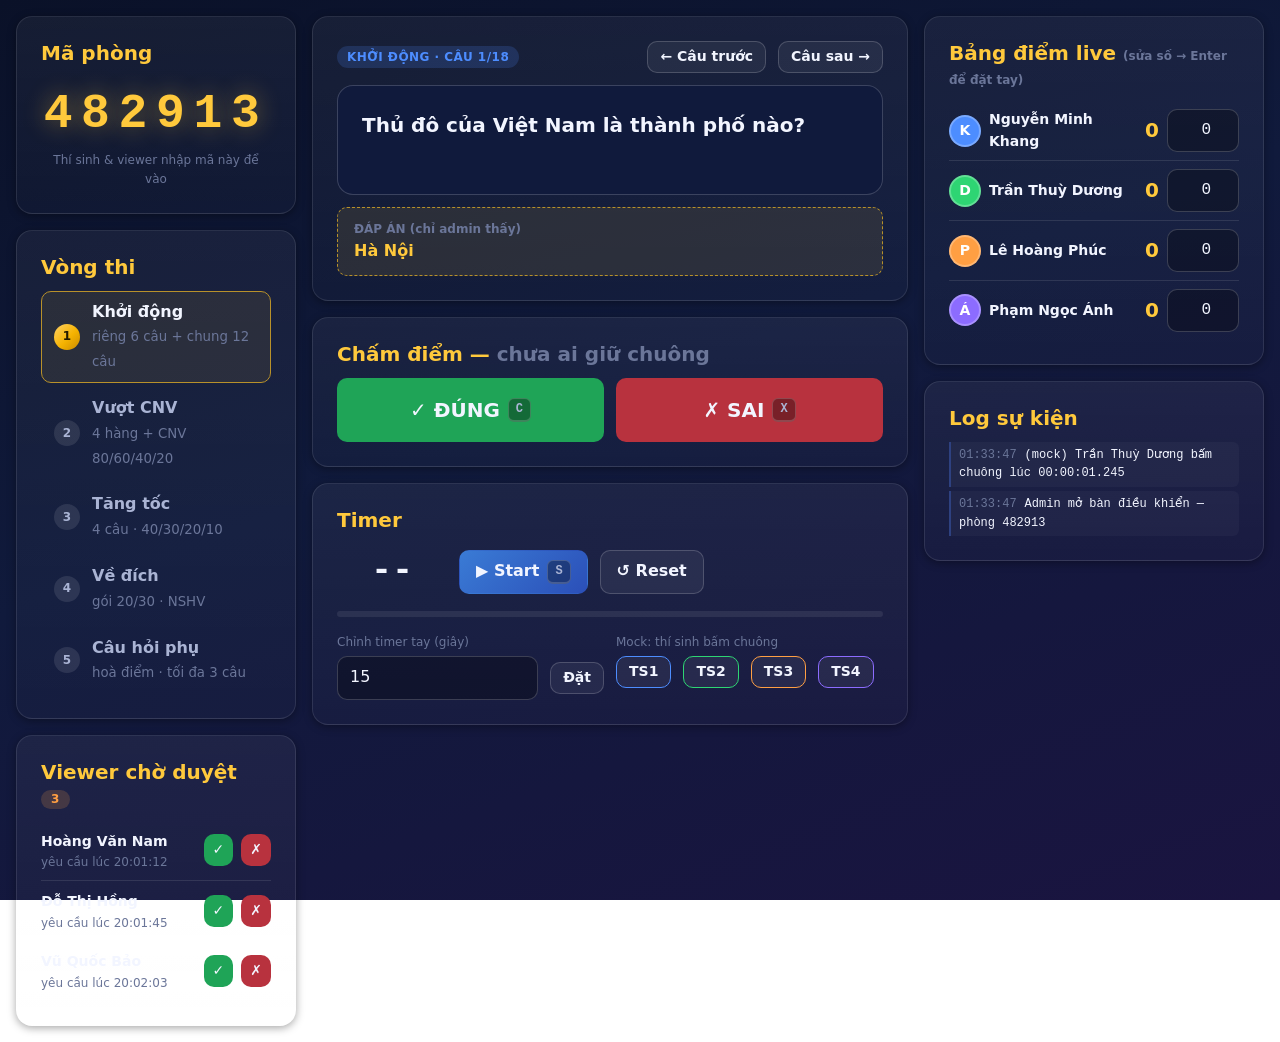
==== public/admin.html @ 94201615 "feat(demo): add static mock demo with full round animations ## Summary: Interactive HTML demo implem" ====
<!DOCTYPE html>
<html lang="vi">
<head>
<meta charset="UTF-8">
<meta name="viewport" content="width=device-width, initial-scale=1">
<title>Admin — Olympia Demo</title>
<link rel="icon" href="data:image/svg+xml,<svg xmlns='http://www.w3.org/2000/svg' viewBox='0 0 100 100'><circle cx='50' cy='50' r='45' fill='%23f5b301'/><text x='50' y='68' font-size='55' font-weight='bold' text-anchor='middle' fill='%230a1128'>O</text></svg>">
<link rel="stylesheet" href="assets/tokens.css">
<link rel="stylesheet" href="assets/base.css">
<style>
  .layout {
    display: grid; grid-template-columns: 280px 1fr 340px; gap: var(--sp-4);
    padding: var(--sp-4); max-width: 1600px; margin: 0 auto; align-items: start;
  }
  @media (max-width: 1100px) { .layout { grid-template-columns: 1fr 1fr; } .col-right { grid-column: 1 / -1; } }
  @media (max-width: 760px)  { .layout { grid-template-columns: 1fr; } }
  .col { display: grid; gap: var(--sp-4); align-content: start; }

  /* ---------- Cột trái ---------- */
  .room-code {
    text-align: center; font-family: var(--font-mono);
    font-size: var(--fs-3xl); font-weight: 900; letter-spacing: .18em;
    color: var(--gold); text-shadow: 0 0 24px var(--gold-glow);
  }
  .stepper { display: grid; gap: var(--sp-1); }
  .step {
    display: flex; align-items: center; gap: var(--sp-3);
    padding: var(--sp-2) var(--sp-3); border-radius: var(--r-md);
    border: 1px solid transparent; cursor: pointer; background: none;
    color: var(--text-2); text-align: left; width: 100%;
    transition: all var(--dur-fast) var(--ease-out);
  }
  .step:hover { background: rgba(255,255,255,.06); }
  .step__dot {
    width: 26px; height: 26px; border-radius: var(--r-full); flex-shrink: 0;
    display: flex; align-items: center; justify-content: center;
    background: rgba(255,255,255,.1); font-size: var(--fs-xs); font-weight: 800;
  }
  .step.is-active { border-color: var(--gold-dim); color: var(--text-1); background: rgba(255,201,60,.08); }
  .step.is-active .step__dot { background: var(--grad-gold); color: var(--text-on-gold); }
  .step.is-done .step__dot { background: var(--green-dim); }
  .viewer-item { display: flex; align-items: center; gap: var(--sp-2); padding: var(--sp-2) 0; border-bottom: var(--border-1); }
  .viewer-item:last-child { border-bottom: none; }
  .viewer-item .btn { min-height: 32px; padding: 0 var(--sp-2); }

  /* ---------- Cột giữa ---------- */
  .q-admin {
    background: var(--navy-800); border: var(--border-2); border-radius: var(--r-lg);
    padding: var(--sp-5); font-size: var(--fs-lg); font-weight: 600; min-height: 110px;
  }
  .answer-reveal {
    margin-top: var(--sp-3); padding: var(--sp-3) var(--sp-4);
    background: rgba(255,201,60,.1); border: 1px dashed var(--gold-dim);
    border-radius: var(--r-md); color: var(--gold); font-weight: 700;
  }
  .answer-reveal .tag { font-size: var(--fs-xs); color: var(--text-3); display: block; font-weight: 600; }
  .judge-row { display: flex; gap: var(--sp-3); }
  .judge-row .btn { flex: 1; min-height: 64px; font-size: var(--fs-lg); }
  .timer-admin { display: flex; align-items: center; gap: var(--sp-3); flex-wrap: wrap; }
  .timer-admin__display {
    font-family: var(--font-mono); font-size: var(--fs-2xl); font-weight: 900;
    min-width: 110px; text-align: center; font-variant-numeric: tabular-nums;
  }
  .timer-admin__display.is-urgent { color: var(--red); animation: pulse-danger .55s infinite; }
  .timer-bar-mini { height: 6px; border-radius: var(--r-full); background: rgba(255,255,255,.08); overflow: hidden; }
  .timer-bar-mini > div { height: 100%; background: var(--grad-blue); transform-origin: left; }
  .manual-grid { display: grid; grid-template-columns: 1fr 1fr; gap: var(--sp-3); }
  .manual-grid label { font-size: var(--fs-xs); color: var(--text-3); display: block; margin-bottom: var(--sp-1); }

  /* ---------- Cột phải ---------- */
  .score-row { display: flex; align-items: center; gap: var(--sp-2); padding: var(--sp-2) 0; border-bottom: var(--border-1); }
  .score-row:last-child { border-bottom: none; }
  .score-row__score { margin-left: auto; font-weight: 900; color: var(--gold); font-size: var(--fs-lg); font-variant-numeric: tabular-nums; }
  .score-row input { width: 72px; min-height: 34px; text-align: right; }
  .log {
    max-height: 320px; overflow-y: auto; font-size: var(--fs-xs);
    font-family: var(--font-mono); display: grid; gap: 4px;
  }
  .log__item { padding: var(--sp-1) var(--sp-2); border-left: 2px solid var(--navy-500); background: rgba(255,255,255,.03); border-radius: 0 var(--r-sm) var(--r-sm) 0; animation: slide-up var(--dur-fast) var(--ease-out); }
  .log__item .t { color: var(--text-3); margin-right: var(--sp-2); }
</style>
</head>
<body>
<div class="layout">
  <!-- ============ CỘT TRÁI ============ -->
  <div class="col">
    <section class="card">
      <h2 class="card__title">Mã phòng</h2>
      <div class="room-code" id="roomCode">------</div>
      <p class="text-dim" style="text-align:center;font-size:var(--fs-xs)">Thí sinh &amp; viewer nhập mã này để vào</p>
    </section>

    <section class="card">
      <h2 class="card__title">Vòng thi</h2>
      <div class="stepper" id="stepper"></div>
    </section>

    <section class="card">
      <h2 class="card__title">Viewer chờ duyệt <span class="badge badge--orange" id="pendingCount">0</span></h2>
      <div id="viewerList"></div>
    </section>
  </div>

  <!-- ============ CỘT GIỮA ============ -->
  <div class="col">
    <section class="card">
      <div class="row" style="justify-content:space-between;margin-bottom:var(--sp-3)">
        <span class="badge badge--blue" id="qMeta">Câu 1/12</span>
        <div class="row">
          <button class="btn btn--sm" id="btnPrev">← Câu trước</button>
          <button class="btn btn--sm" id="btnNext">Câu sau →</button>
        </div>
      </div>
      <div class="q-admin" id="qText">—</div>
      <div class="answer-reveal">
        <span class="tag">ĐÁP ÁN (chỉ admin thấy)</span>
        <span id="qAnswer">—</span>
      </div>
    </section>

    <section class="card">
      <h2 class="card__title">Chấm điểm — <span id="judgeTarget" class="text-dim">chưa ai giữ chuông</span></h2>
      <div class="judge-row">
        <button class="btn btn--success" id="btnCorrect">✓ ĐÚNG <span class="kbd">C</span></button>
        <button class="btn btn--danger" id="btnWrong">✗ SAI <span class="kbd">X</span></button>
      </div>
    </section>

    <section class="card">
      <h2 class="card__title">Timer</h2>
      <div class="timer-admin">
        <div class="timer-admin__display" id="timerDisplay">--</div>
        <button class="btn btn--primary" id="btnTimerToggle">▶ Start <span class="kbd">S</span></button>
        <button class="btn" id="btnTimerReset">↺ Reset</button>
      </div>
      <div class="timer-bar-mini" style="margin-top:var(--sp-3)"><div id="timerMini" style="transform:scaleX(0)"></div></div>
      <div class="manual-grid" style="margin-top:var(--sp-4)">
        <div>
          <label for="manualTimer">Chỉnh timer tay (giây)</label>
          <div class="row">
            <input class="input" type="number" id="manualTimer" value="15" min="1" max="120">
            <button class="btn btn--sm" id="btnSetTimer">Đặt</button>
          </div>
        </div>
        <div>
          <label>Mock: thí sinh bấm chuông</label>
          <div class="row" id="buzzMockRow"></div>
        </div>
      </div>
    </section>
  </div>

  <!-- ============ CỘT PHẢI ============ -->
  <div class="col col-right">
    <section class="card">
      <h2 class="card__title">Bảng điểm live <span class="text-dim" style="font-size:var(--fs-xs)">(sửa số → Enter để đặt tay)</span></h2>
      <div id="scoreRows"></div>
    </section>

    <section class="card">
      <h2 class="card__title">Log sự kiện</h2>
      <div class="log" id="logBox"></div>
    </section>
  </div>
</div>

<script src="assets/mock-data.js"></script>
<script src="assets/engine.js"></script>
<script>
(function () {
  "use strict";
  var E = window.Engine, M = window.MOCK;
  var $ = function (id) { return document.getElementById(id); };
  $("roomCode").textContent = M.roomCode;

  /* ---------- Stepper 5 vòng ---------- */
  var rounds = [
    { key: "KHOI_DONG", label: "Khởi động", note: "riêng 6 câu + chung 12 câu" },
    { key: "VCNV", label: "Vượt CNV", note: "4 hàng + CNV 80/60/40/20" },
    { key: "TANG_TOC", label: "Tăng tốc", note: "4 câu · 40/30/20/10" },
    { key: "VE_DICH", label: "Về đích", note: "gói 20/30 · NSHV" },
    { key: "TIE_BREAK", label: "Câu hỏi phụ", note: "hoà điểm · tối đa 3 câu" }
  ];
  var activeRound = 0;
  function renderStepper() {
    var w = $("stepper"); w.innerHTML = "";
    rounds.forEach(function (r, i) {
      var b = document.createElement("button");
      b.className = "step" + (i === activeRound ? " is-active" : i < activeRound ? " is-done" : "");
      b.innerHTML = '<span class="step__dot">' + (i < activeRound ? "✓" : i + 1) + "</span>" +
        "<span><strong>" + r.label + "</strong><br><small class='text-dim'>" + r.note + "</small></span>";
      b.addEventListener("click", function () {
        activeRound = i; renderStepper();
        E.setPhase(r.key); qIndex = 0; renderQuestion();
      });
      w.appendChild(b);
    });
  }

  /* ---------- Danh sách câu theo vòng (mock: gộp pool) ---------- */
  function poolForRound() {
    var q = M.questions;
    switch (rounds[activeRound].key) {
      case "KHOI_DONG": return q.khoiDongRieng.c1.concat(q.khoiDongChung);
      case "VCNV": return q.vcnv.rows;
      case "TANG_TOC": return q.tangToc;
      case "VE_DICH": return q.veDich[20].concat(q.veDich[30]);
      default: return q.tieBreak;
    }
  }
  var qIndex = 0;
  function renderQuestion() {
    var pool = poolForRound();
    qIndex = Math.max(0, Math.min(qIndex, pool.length - 1));
    var item = pool[qIndex];
    $("qMeta").textContent = rounds[activeRound].label + " · Câu " + (qIndex + 1) + "/" + pool.length;
    $("qText").textContent = item.text;
    $("qAnswer").textContent = item.answer;
  }
  $("btnPrev").addEventListener("click", function () { qIndex--; renderQuestion(); });
  $("btnNext").addEventListener("click", function () { qIndex++; renderQuestion(); });

  /* ---------- Duyệt viewer ---------- */
  var pending = M.pendingViewers.slice();
  function renderViewers() {
    var w = $("viewerList"); w.innerHTML = "";
    $("pendingCount").textContent = pending.length;
    if (!pending.length) { w.innerHTML = '<p class="text-dim" style="font-size:var(--fs-sm)">Không có yêu cầu chờ.</p>'; return; }
    pending.forEach(function (v) {
      var el = document.createElement("div");
      el.className = "viewer-item";
      el.innerHTML = '<div class="grow"><strong style="font-size:var(--fs-sm)">' + v.name + "</strong>" +
        '<div class="text-dim" style="font-size:var(--fs-xs)">yêu cầu lúc ' + v.requestedAt + "</div></div>";
      var ok = document.createElement("button");
      ok.className = "btn btn--success btn--sm"; ok.textContent = "✓";
      ok.title = "Duyệt";
      var no = document.createElement("button");
      no.className = "btn btn--danger btn--sm"; no.textContent = "✗";
      no.title = "Từ chối";
      ok.addEventListener("click", function () { remove(v, true); });
      no.addEventListener("click", function () { remove(v, false); });
      el.appendChild(ok); el.appendChild(no);
      w.appendChild(el);
    });
    function remove(v, approved) {
      pending = pending.filter(function (x) { return x !== v; });
      E.log((approved ? "Duyệt" : "Từ chối") + " viewer: " + v.name);
      renderViewers();
    }
  }

  /* ---------- Chấm điểm ---------- */
  E.on("buzz:won", function (d) {
    $("judgeTarget").textContent = d.name + " đang giữ chuông";
    $("judgeTarget").className = "text-gold";
  });
  E.on("buzz:clear", function () {
    $("judgeTarget").textContent = "chưa ai giữ chuông";
    $("judgeTarget").className = "text-dim";
  });
  function judge(correct) {
    var cid = E.state.buzzWinner || M.contestants[0].id; // không ai giữ chuông → chấm TS1 (lượt riêng)
    var key = rounds[activeRound].key;
    if (key === "KHOI_DONG") {
      E.state.buzzWinner ? E.scoreKhoiDongChung(cid, correct) : E.scoreKhoiDongRieng(cid, correct);
    } else if (key === "VCNV") {
      E.state.buzzWinner ? E.scoreVcnvObstacle(cid, correct) : (function () {
        var r = {}; r[cid] = correct; E.scoreVcnvRow(r);
      })();
      E.clearBuzz();
    } else if (key === "VE_DICH") {
      E.scoreVeDich(cid, 20, correct, false);
    } else {
      E.addScore(cid, correct ? 10 : 0, key + " chấm tay");
    }
    flashBtn(correct ? "btnCorrect" : "btnWrong");
  }
  function flashBtn(id) {
    $(id).classList.add("anim-flash-green");
    setTimeout(function () { $(id).classList.remove("anim-flash-green"); }, 700);
  }
  $("btnCorrect").addEventListener("click", function () { judge(true); });
  $("btnWrong").addEventListener("click", function () { judge(false); });

  /* ---------- Timer controls ---------- */
  var timerRunning = false;
  E.on("timer:tick", function (t) {
    $("timerDisplay").textContent = t.remaining.toFixed(1) + "s";
    $("timerDisplay").classList.toggle("is-urgent", t.remaining <= 5 && t.remaining > 0);
    $("timerMini").style.transform = "scaleX(" + (t.total ? t.remaining / t.total : 0) + ")";
  });
  E.on("timer:end", function () { timerRunning = false; $("btnTimerToggle").innerHTML = '▶ Start <span class="kbd">S</span>'; });
  function toggleTimer() {
    if (timerRunning) {
      E.pauseTimer(); timerRunning = false;
      $("btnTimerToggle").innerHTML = '▶ Resume <span class="kbd">S</span>';
    } else {
      var t = E.getTimer();
      t.remaining > 0 && t.total > 0 ? E.resumeTimer() : E.startTimer(+$("manualTimer").value || 15);
      timerRunning = true;
      $("btnTimerToggle").innerHTML = '⏸ Pause <span class="kbd">S</span>';
    }
  }
  $("btnTimerToggle").addEventListener("click", toggleTimer);
  $("btnTimerReset").addEventListener("click", function () {
    E.stopTimer(); timerRunning = false;
    $("timerDisplay").textContent = "--"; $("timerMini").style.transform = "scaleX(0)";
    $("btnTimerToggle").innerHTML = '▶ Start <span class="kbd">S</span>';
  });
  $("btnSetTimer").addEventListener("click", function () {
    E.startTimer(+$("manualTimer").value || 15); timerRunning = true;
    $("btnTimerToggle").innerHTML = '⏸ Pause <span class="kbd">S</span>';
    E.log("Admin đặt timer " + $("manualTimer").value + "s");
  });

  /* ---------- Mock chuông ---------- */
  M.contestants.forEach(function (c, i) {
    var b = document.createElement("button");
    b.className = "btn btn--sm";
    b.textContent = "TS" + (i + 1);
    b.style.borderColor = c.color;
    b.addEventListener("click", function () { E.buzz(c.id); });
    $("buzzMockRow").appendChild(b);
  });

  /* ---------- Bảng điểm live + sửa tay ---------- */
  var scoreEls = {};
  M.contestants.forEach(function (c) {
    var el = document.createElement("div");
    el.className = "score-row";
    el.innerHTML =
      '<span class="avatar" style="background:' + c.color + ';width:32px;height:32px;font-size:var(--fs-sm)">' + c.name.trim().split(" ").pop()[0] + "</span>" +
      '<div style="font-size:var(--fs-sm)"><strong>' + c.name + "</strong></div>" +
      '<span class="score-row__score">0</span>';
    var inp = document.createElement("input");
    inp.className = "input mono"; inp.type = "number"; inp.value = "0";
    inp.title = "Đặt điểm tay rồi Enter";
    inp.addEventListener("keydown", function (e) {
      if (e.key === "Enter") E.setScore(c.id, +inp.value || 0, "admin đặt điểm tay");
    });
    el.appendChild(inp);
    $("scoreRows").appendChild(el);
    scoreEls[c.id] = { label: el.querySelector(".score-row__score"), input: inp };
  });
  E.on("score:change", function (d) {
    scoreEls[d.cid].label.textContent = d.score;
    scoreEls[d.cid].input.value = d.score;
    scoreEls[d.cid].label.classList.add("anim-pop-in");
    setTimeout(function () { scoreEls[d.cid].label.classList.remove("anim-pop-in"); }, 400);
  });

  /* ---------- Log ---------- */
  E.on("log", function (entry) {
    var el = document.createElement("div");
    el.className = "log__item";
    el.innerHTML = '<span class="t">' + entry.time + "</span>" + entry.msg;
    $("logBox").prepend(el);
    while ($("logBox").children.length > 60) $("logBox").lastChild.remove();
  });

  /* ---------- Hotkeys ---------- */
  document.addEventListener("keydown", function (e) {
    if (e.target.tagName === "INPUT") return;
    var k = e.key.toLowerCase();
    if (k === "c") judge(true);
    else if (k === "x") judge(false);
    else if (k === "s") toggleTimer();
    else if (e.key === "ArrowLeft") { qIndex--; renderQuestion(); }
    else if (e.key === "ArrowRight") { qIndex++; renderQuestion(); }
  });

  /* Init */
  renderStepper(); renderQuestion(); renderViewers();
  E.log("Admin mở bàn điều khiển — phòng " + M.roomCode);
  /* Mock log chuông có sẵn cho sinh động */
  E.log("(mock) " + M.contestants[1].name + " bấm chuông lúc 00:00:01.245");
})();
</script>
</body>
</html>
---- public/assets/tokens.css ----
/* ============================================================
   tokens.css — Design tokens Olympia Contest System (demo)
   MỌI style trong demo tham chiếu biến ở đây → sửa design 1 chỗ.
   ============================================================ */
:root {
  /* ---------- Màu nền sân khấu ---------- */
  --navy-950: #060b1d;
  --navy-900: #0a1128;   /* nền chính */
  --navy-800: #101a3c;
  --navy-700: #182550;
  --navy-600: #223268;
  --navy-500: #2e4180;

  /* Gradient sân khấu: xanh dương → tím than */
  --grad-stage: linear-gradient(160deg, #0a1128 0%, #101a3c 45%, #1a1440 100%);
  --grad-panel: linear-gradient(180deg, rgba(255,255,255,.05), rgba(255,255,255,.02));
  --grad-gold:  linear-gradient(135deg, #ffd166 0%, #f5b301 55%, #c98a00 100%);
  --grad-blue:  linear-gradient(135deg, #3a7bd5 0%, #2b4fb8 100%);

  /* ---------- Màu chức năng ---------- */
  --gold:       #ffc93c;  /* accent điểm số / highlight */
  --gold-dim:   #b8912a;
  --gold-glow:  rgba(255, 201, 60, .45);
  --red:        #ff4757;  /* sai / trừ điểm */
  --red-dim:    #b8323e;
  --green:      #2ed573;  /* đúng / kết nối OK */
  --green-dim:  #1fa457;
  --blue:       #4d8dff;  /* thao tác chính */
  --purple:     #8c6cff;  /* VCNV / đặc biệt */
  --orange:     #ff9f43;  /* tăng tốc / cảnh báo */

  /* ---------- Chữ ---------- */
  --text-1: #f2f5ff;             /* chính */
  --text-2: #aab4d4;             /* phụ */
  --text-3: #6b7699;             /* mờ */
  --text-on-gold: #241a00;
  --font-sans: system-ui, -apple-system, "Segoe UI", Roboto, Arial,
               "Helvetica Neue", sans-serif; /* hỗ trợ tiếng Việt sẵn */
  --font-mono: ui-monospace, "Cascadia Mono", Consolas, monospace;

  /* Cỡ chữ */
  --fs-xs: .75rem;  --fs-sm: .875rem; --fs-md: 1rem;
  --fs-lg: 1.25rem; --fs-xl: 1.6rem;  --fs-2xl: 2.2rem;
  --fs-3xl: 3rem;   --fs-4xl: 4.2rem; --fs-huge: 6.5rem;

  /* ---------- Khoảng cách ---------- */
  --sp-1: 4px;  --sp-2: 8px;  --sp-3: 12px; --sp-4: 16px;
  --sp-5: 24px; --sp-6: 32px; --sp-7: 48px; --sp-8: 64px;

  /* ---------- Bo góc ---------- */
  --r-sm: 6px; --r-md: 10px; --r-lg: 16px; --r-xl: 24px; --r-full: 999px;

  /* ---------- Bóng / viền ---------- */
  --shadow-1: 0 2px 8px rgba(0,0,0,.35);
  --shadow-2: 0 8px 28px rgba(0,0,0,.45);
  --shadow-gold: 0 0 18px var(--gold-glow), 0 0 46px rgba(255,201,60,.18);
  --border-1: 1px solid rgba(255,255,255,.10);
  --border-2: 1px solid rgba(255,255,255,.18);

  /* ---------- Animation: duration & easing (chỉnh 1 chỗ) ---------- */
  --dur-instant: 90ms;    /* phản hồi bấm nút thí sinh */
  --dur-fast:    180ms;
  --dur-med:     350ms;
  --dur-slow:    700ms;
  --dur-epic:    1200ms;  /* hiệu ứng sân khấu */
  --ease-out:    cubic-bezier(.22, 1, .36, 1);
  --ease-spring: cubic-bezier(.34, 1.56, .64, 1);
  --ease-in-out: cubic-bezier(.65, 0, .35, 1);

  /* ---------- Kích thước tối thiểu ---------- */
  --touch-min: 44px;      /* WCAG touch target */
  --timer-h: 14px;        /* timer bar thí sinh */
}
---- public/assets/base.css ----
/* ============================================================
   base.css — Reset + component dùng chung toàn demo
   ============================================================ */

/* ---------- Reset ---------- */
*, *::before, *::after { box-sizing: border-box; margin: 0; padding: 0; }
html { -webkit-text-size-adjust: 100%; }
body {
  font-family: var(--font-sans);
  font-size: var(--fs-md);
  line-height: 1.55;
  color: var(--text-1);
  background: var(--grad-stage);
  background-attachment: fixed;
  min-height: 100vh;
}
img, svg, video { display: block; max-width: 100%; }
button, input, select, textarea { font: inherit; color: inherit; }
a { color: var(--gold); text-decoration: none; }
a:hover { text-decoration: underline; }
h1, h2, h3, h4 { line-height: 1.2; }
:focus-visible { outline: 2px solid var(--gold); outline-offset: 2px; }

/* ---------- Button ---------- */
.btn {
  display: inline-flex; align-items: center; justify-content: center;
  gap: var(--sp-2);
  min-height: var(--touch-min); padding: var(--sp-2) var(--sp-4);
  border: var(--border-2); border-radius: var(--r-md);
  background: rgba(255,255,255,.06); color: var(--text-1);
  font-weight: 600; cursor: pointer; user-select: none;
  transition: background var(--dur-fast) var(--ease-out),
              transform var(--dur-instant) var(--ease-out),
              box-shadow var(--dur-fast) var(--ease-out);
}
.btn:hover { background: rgba(255,255,255,.12); }
.btn:active { transform: scale(.97); }
.btn:disabled { opacity: .4; cursor: not-allowed; }
.btn--primary { background: var(--grad-blue); border-color: transparent; }
.btn--gold { background: var(--grad-gold); color: var(--text-on-gold); border-color: transparent; }
.btn--gold:hover { box-shadow: var(--shadow-gold); background: var(--grad-gold); }
.btn--danger { background: var(--red-dim); border-color: transparent; }
.btn--danger:hover { background: var(--red); }
.btn--success { background: var(--green-dim); border-color: transparent; }
.btn--success:hover { background: var(--green); color: #04240f; }
.btn--ghost { background: transparent; border-color: transparent; color: var(--text-2); }
.btn--sm { min-height: 32px; padding: 2px var(--sp-3); font-size: var(--fs-sm); }
.btn--lg { min-height: 56px; padding: var(--sp-3) var(--sp-6); font-size: var(--fs-lg); }

/* Hint phím tắt trên nút */
.kbd {
  display: inline-block; padding: 1px 7px;
  border: var(--border-2); border-bottom-width: 2px; border-radius: var(--r-sm);
  background: rgba(0,0,0,.35); font-family: var(--font-mono);
  font-size: var(--fs-xs); color: var(--text-2); line-height: 1.6;
}

/* ---------- Card ---------- */
.card {
  background: var(--grad-panel);
  border: var(--border-1); border-radius: var(--r-lg);
  box-shadow: var(--shadow-1);
  padding: var(--sp-5);
}
.card__title { font-size: var(--fs-lg); margin-bottom: var(--sp-3); color: var(--gold); }

/* ---------- Badge / Chip ---------- */
.badge {
  display: inline-flex; align-items: center; gap: var(--sp-1);
  padding: 2px 10px; border-radius: var(--r-full);
  font-size: var(--fs-xs); font-weight: 700; letter-spacing: .04em;
  text-transform: uppercase;
  background: rgba(255,255,255,.1); color: var(--text-2);
}
.badge--gold { background: var(--grad-gold); color: var(--text-on-gold); }
.badge--green { background: rgba(46,213,115,.18); color: var(--green); }
.badge--red { background: rgba(255,71,87,.18); color: var(--red); }
.badge--blue { background: rgba(77,141,255,.18); color: var(--blue); }
.badge--purple { background: rgba(140,108,255,.18); color: var(--purple); }
.badge--orange { background: rgba(255,159,67,.18); color: var(--orange); }

/* ---------- Input ---------- */
.input, .select {
  width: 100%; min-height: var(--touch-min);
  padding: var(--sp-2) var(--sp-3);
  background: rgba(0,0,0,.3); border: var(--border-2);
  border-radius: var(--r-md); color: var(--text-1);
  transition: border-color var(--dur-fast) var(--ease-out);
}
.input:focus, .select:focus { border-color: var(--gold); outline: none; }
.input::placeholder { color: var(--text-3); }
.select option { background: var(--navy-800); }

/* ---------- Table ---------- */
.table { width: 100%; border-collapse: collapse; font-size: var(--fs-sm); }
.table th, .table td {
  padding: var(--sp-2) var(--sp-3); text-align: left;
  border-bottom: var(--border-1);
}
.table th {
  color: var(--text-3); font-size: var(--fs-xs);
  text-transform: uppercase; letter-spacing: .06em;
}
.table tbody tr { transition: background var(--dur-fast) var(--ease-out); }
.table tbody tr:hover { background: rgba(255,255,255,.04); }

/* ---------- Modal ---------- */
.modal-backdrop {
  position: fixed; inset: 0; z-index: 100;
  background: rgba(4,7,18,.7); backdrop-filter: blur(3px);
  display: none; align-items: center; justify-content: center;
  padding: var(--sp-4);
}
.modal-backdrop.is-open { display: flex; }
.modal {
  width: min(640px, 100%); max-height: 88vh; overflow: auto;
  background: var(--navy-800); border: var(--border-2);
  border-radius: var(--r-lg); box-shadow: var(--shadow-2);
  padding: var(--sp-5);
  animation: modal-in var(--dur-med) var(--ease-spring);
}
@keyframes modal-in {
  from { opacity: 0; transform: translateY(18px) scale(.97); }
  to   { opacity: 1; transform: none; }
}
.modal__head { display: flex; justify-content: space-between; align-items: center; margin-bottom: var(--sp-4); }

/* ---------- Avatar chữ cái đầu ---------- */
.avatar {
  display: inline-flex; align-items: center; justify-content: center;
  width: 40px; height: 40px; border-radius: var(--r-full);
  font-weight: 800; color: #fff; flex-shrink: 0;
  border: 2px solid rgba(255,255,255,.25);
}

/* ---------- Panel demo (góc màn hình, thu gọn được) ---------- */
.demo-panel {
  position: fixed; right: var(--sp-4); bottom: var(--sp-4); z-index: 90;
  width: 280px; max-height: 70vh; overflow: auto;
  background: rgba(6,11,29,.92); border: var(--border-2);
  border-radius: var(--r-lg); box-shadow: var(--shadow-2);
  font-size: var(--fs-sm);
}
.demo-panel__head {
  display: flex; justify-content: space-between; align-items: center;
  padding: var(--sp-2) var(--sp-3); cursor: pointer;
  color: var(--gold); font-weight: 700; position: sticky; top: 0;
  background: rgba(6,11,29,.97);
}
.demo-panel__body { padding: var(--sp-3); display: grid; gap: var(--sp-2); }
.demo-panel.is-collapsed .demo-panel__body { display: none; }
.demo-panel.is-collapsed { width: auto; }

/* ---------- Utility ---------- */
.text-gold { color: var(--gold); } .text-red { color: var(--red); }
.text-green { color: var(--green); } .text-dim { color: var(--text-3); }
.mono { font-family: var(--font-mono); }
.row { display: flex; gap: var(--sp-3); align-items: center; }
.grow { flex: 1; }
.visually-hidden {
  position: absolute; width: 1px; height: 1px; overflow: hidden;
  clip: rect(0 0 0 0); white-space: nowrap;
}

/* ---------- Animation dùng chung ---------- */
@keyframes flash-green { 0% { box-shadow: 0 0 0 0 rgba(46,213,115,.8); } 100% { box-shadow: 0 0 0 26px rgba(46,213,115,0); } }
@keyframes shake-red {
  0%,100% { transform: translateX(0); }
  20%,60% { transform: translateX(-9px); }
  40%,80% { transform: translateX(9px); }
}
@keyframes pulse-danger { 0%,100% { opacity: 1; } 50% { opacity: .45; } }
@keyframes pop-in { from { opacity: 0; transform: scale(.6); } to { opacity: 1; transform: scale(1); } }
@keyframes slide-up { from { opacity: 0; transform: translateY(28px); } to { opacity: 1; transform: none; } }

.anim-flash-green { animation: flash-green var(--dur-slow) var(--ease-out); }
.anim-shake-red { animation: shake-red 400ms var(--ease-out); }
.anim-pop-in { animation: pop-in var(--dur-med) var(--ease-spring); }
.anim-slide-up { animation: slide-up var(--dur-med) var(--ease-out); }

/* ---------- Giảm chuyển động: tắt animation trang trí ---------- */
@media (prefers-reduced-motion: reduce) {
  *, *::before, *::after {
    animation-duration: .01ms !important;
    animation-iteration-count: 1 !important;
    transition-duration: .01ms !important;
  }
}
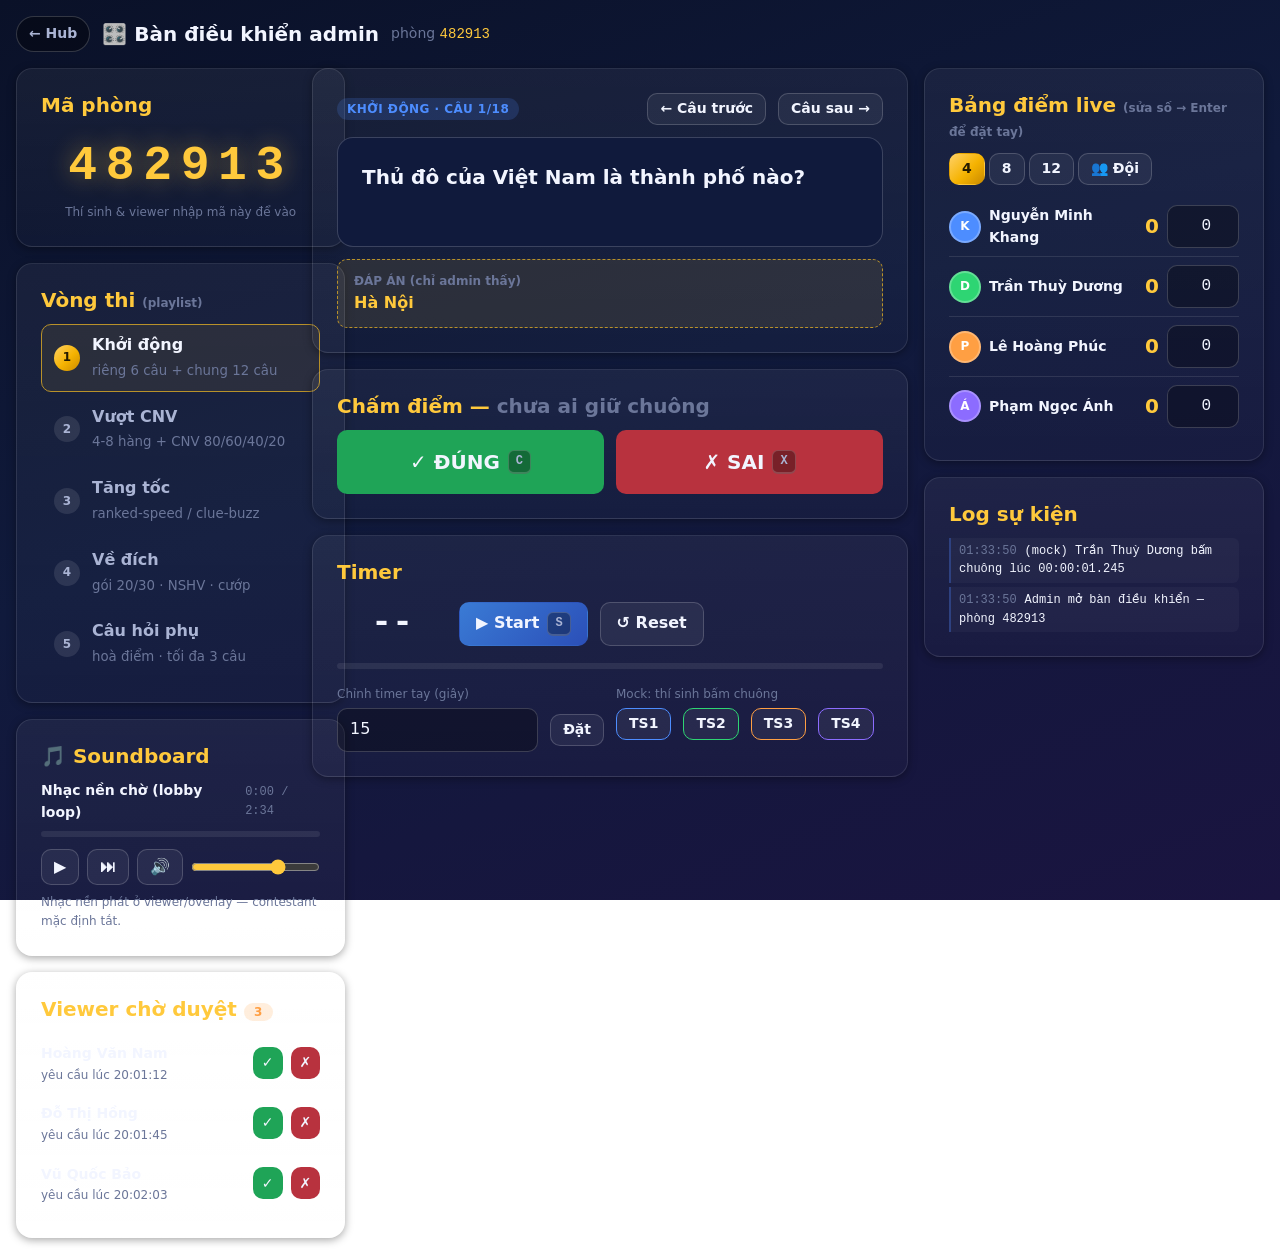
==== commit 174873eb: "feat(demo): add v2 demo MC, teams, UX rules ## Summary: Implement v2 demo (MC view, adaptive 4/8/12+" ====
--- a/public/admin.html
+++ b/public/admin.html
@@ -12,6 +12,8 @@
     display: grid; grid-template-columns: 280px 1fr 340px; gap: var(--sp-4);
     padding: var(--sp-4); max-width: 1600px; margin: 0 auto; align-items: start;
   }
+  .topbar { grid-column: 1 / -1; display: flex; align-items: center; gap: var(--sp-3); }
+  .topbar h1 { font-size: var(--fs-lg); }
   @media (max-width: 1100px) { .layout { grid-template-columns: 1fr 1fr; } .col-right { grid-column: 1 / -1; } }
   @media (max-width: 760px)  { .layout { grid-template-columns: 1fr; } }
   .col { display: grid; gap: var(--sp-4); align-content: start; }
@@ -78,10 +80,38 @@
   }
   .log__item { padding: var(--sp-1) var(--sp-2); border-left: 2px solid var(--navy-500); background: rgba(255,255,255,.03); border-radius: 0 var(--r-sm) var(--r-sm) 0; animation: slide-up var(--dur-fast) var(--ease-out); }
   .log__item .t { color: var(--text-3); margin-right: var(--sp-2); }
+
+  /* ---------- Soundboard (mock) ---------- */
+  .snd-track { display: flex; align-items: baseline; gap: var(--sp-2); font-size: var(--fs-sm); }
+  .snd-track__name { font-weight: 700; }
+  .snd-track__time { margin-left: auto; color: var(--text-3); font-size: var(--fs-xs); font-family: var(--font-mono); }
+  .snd-progress { height: 6px; border-radius: var(--r-full); background: rgba(255,255,255,.08); overflow: hidden; margin: var(--sp-2) 0 var(--sp-3); }
+  .snd-progress > div { height: 100%; background: var(--grad-gold); transform-origin: left; transform: scaleX(0); }
+  .snd-controls { display: flex; align-items: center; gap: var(--sp-2); }
+  .snd-controls .btn { min-height: 36px; padding: 0 var(--sp-3); }
+  .snd-vol { flex: 1; accent-color: var(--gold); min-height: 24px; }
+
+  /* ---------- Bảng điểm adaptive (4 / 8-12 / đội) ---------- */
+  .score-grid.is-compact { display: grid; grid-template-columns: 1fr 1fr; gap: var(--sp-1) var(--sp-3); }
+  .score-grid.is-compact .score-row { border-bottom: none; padding: var(--sp-1) 0; }
+  .score-grid.is-compact .score-row input { display: none; } /* compact: chỉ xem, sửa tay ở layout ≤4 */
+  .team-block { border: var(--border-1); border-radius: var(--r-md); padding: var(--sp-2) var(--sp-3); margin-bottom: var(--sp-2); }
+  .team-block__head { display: flex; align-items: center; gap: var(--sp-2); font-weight: 800; }
+  .team-block__score { margin-left: auto; font-size: var(--fs-xl); font-weight: 900; color: var(--gold); font-variant-numeric: tabular-nums; }
+  .team-block .score-row { padding: 2px 0; font-size: var(--fs-xs); }
+  .team-block .score-row input { width: 60px; min-height: 28px; }
+  .seat-switch .btn.is-on { background: var(--grad-gold); color: var(--text-on-gold); border-color: transparent; }
 </style>
 </head>
 <body>
 <div class="layout">
+  <!-- Top bar: back + tiêu đề -->
+  <header class="topbar">
+    <a class="nav-back" href="index.html" title="Quay lại (Esc) · Hub (H)">← Hub</a>
+    <h1>🎛️ Bàn điều khiển admin</h1>
+    <span class="text-dim" style="font-size:var(--fs-sm)">phòng <span class="mono text-gold" id="roomCodeTop"></span></span>
+  </header>
+
   <!-- ============ CỘT TRÁI ============ -->
   <div class="col">
     <section class="card">
@@ -91,8 +121,27 @@
     </section>
 
     <section class="card">
-      <h2 class="card__title">Vòng thi</h2>
+      <h2 class="card__title">Vòng thi <span class="text-dim" style="font-size:var(--fs-xs)">(playlist)</span></h2>
       <div class="stepper" id="stepper"></div>
+    </section>
+
+    <!-- Soundboard mock (spec v2 §10 — permission match.soundboard) -->
+    <section class="card">
+      <h2 class="card__title">🎵 Soundboard</h2>
+      <div class="snd-track">
+        <span class="snd-track__name" id="sndName">—</span>
+        <span class="snd-track__time" id="sndTime">0:00</span>
+      </div>
+      <div class="snd-progress"><div id="sndProgress"></div></div>
+      <div class="snd-controls">
+        <button class="btn" id="sndPlay" title="Phát / dừng nhạc nền">▶</button>
+        <button class="btn" id="sndNext" title="Bài tiếp theo">⏭</button>
+        <button class="btn" id="sndMute" title="Tắt / mở tiếng">🔊</button>
+        <input class="snd-vol" type="range" id="sndVol" min="0" max="100" value="70" aria-label="Âm lượng nhạc nền">
+      </div>
+      <p class="text-dim" style="font-size:var(--fs-xs);margin-top:var(--sp-2)">
+        Nhạc nền phát ở viewer/overlay — contestant mặc định tắt.
+      </p>
     </section>
 
     <section class="card">
@@ -154,7 +203,14 @@
   <div class="col col-right">
     <section class="card">
       <h2 class="card__title">Bảng điểm live <span class="text-dim" style="font-size:var(--fs-xs)">(sửa số → Enter để đặt tay)</span></h2>
-      <div id="scoreRows"></div>
+      <!-- Switcher adaptive: 4/8/12 thí sinh + chế độ đội -->
+      <div class="row seat-switch" id="seatSwitch" style="margin-bottom:var(--sp-3);gap:var(--sp-1)">
+        <button class="btn btn--sm" data-seats="4">4</button>
+        <button class="btn btn--sm" data-seats="8">8</button>
+        <button class="btn btn--sm" data-seats="12">12</button>
+        <button class="btn btn--sm" id="btnTeamMode" title="12 người → 4 đội × 3">👥 Đội</button>
+      </div>
+      <div class="score-grid" id="scoreRows"></div>
     </section>
 
     <section class="card">
@@ -166,21 +222,17 @@
 
 <script src="assets/mock-data.js"></script>
 <script src="assets/engine.js"></script>
+<script src="assets/ui.js"></script>
 <script>
 (function () {
   "use strict";
-  var E = window.Engine, M = window.MOCK;
+  var E = window.Engine, M = window.MOCK, UI = window.UI;
   var $ = function (id) { return document.getElementById(id); };
   $("roomCode").textContent = M.roomCode;
-
-  /* ---------- Stepper 5 vòng ---------- */
-  var rounds = [
-    { key: "KHOI_DONG", label: "Khởi động", note: "riêng 6 câu + chung 12 câu" },
-    { key: "VCNV", label: "Vượt CNV", note: "4 hàng + CNV 80/60/40/20" },
-    { key: "TANG_TOC", label: "Tăng tốc", note: "4 câu · 40/30/20/10" },
-    { key: "VE_DICH", label: "Về đích", note: "gói 20/30 · NSHV" },
-    { key: "TIE_BREAK", label: "Câu hỏi phụ", note: "hoà điểm · tối đa 3 câu" }
-  ];
+  $("roomCodeTop").textContent = M.roomCode;
+
+  /* ---------- Stepper render từ MOCK.playlist (spec v2: KHÔNG cứng 5 bước) ---------- */
+  var rounds = M.playlist;
   var activeRound = 0;
   function renderStepper() {
     var w = $("stepper"); w.innerHTML = "";
@@ -191,7 +243,8 @@
         "<span><strong>" + r.label + "</strong><br><small class='text-dim'>" + r.note + "</small></span>";
       b.addEventListener("click", function () {
         activeRound = i; renderStepper();
-        E.setPhase(r.key); qIndex = 0; renderQuestion();
+        E.setPhase(r.type); qIndex = 0; renderQuestion();
+        UI.toast("Chuyển vòng: " + r.label, "success");
       });
       w.appendChild(b);
     });
@@ -200,7 +253,7 @@
   /* ---------- Danh sách câu theo vòng (mock: gộp pool) ---------- */
   function poolForRound() {
     var q = M.questions;
-    switch (rounds[activeRound].key) {
+    switch (rounds[activeRound].type) {
       case "KHOI_DONG": return q.khoiDongRieng.c1.concat(q.khoiDongChung);
       case "VCNV": return q.vcnv.rows;
       case "TANG_TOC": return q.tangToc;
@@ -237,15 +290,23 @@
       var no = document.createElement("button");
       no.className = "btn btn--danger btn--sm"; no.textContent = "✗";
       no.title = "Từ chối";
-      ok.addEventListener("click", function () { remove(v, true); });
-      no.addEventListener("click", function () { remove(v, false); });
+      ok.addEventListener("click", function () { remove(v, true, ok, no); });
+      no.addEventListener("click", function () { remove(v, false, no, ok); });
       el.appendChild(ok); el.appendChild(no);
       w.appendChild(el);
     });
-    function remove(v, approved) {
-      pending = pending.filter(function (x) { return x !== v; });
-      E.log((approved ? "Duyệt" : "Từ chối") + " viewer: " + v.name);
-      renderViewers();
+    /* Duyệt/từ chối: loading 300-600ms → toast, khoá cả 2 nút chống double */
+    function remove(v, approved, btn, other) {
+      other.disabled = true;
+      UI.mockAsync({
+        btn: btn,
+        loading: (approved ? "Đang duyệt " : "Đang từ chối ") + v.name + "…",
+        success: (approved ? "Đã duyệt " : "Đã từ chối ") + v.name
+      }).then(function () {
+        pending = pending.filter(function (x) { return x !== v; });
+        E.log((approved ? "Duyệt" : "Từ chối") + " viewer: " + v.name);
+        renderViewers();
+      });
     }
   }
 
@@ -258,22 +319,37 @@
     $("judgeTarget").textContent = "chưa ai giữ chuông";
     $("judgeTarget").className = "text-dim";
   });
+  /* Chấm điểm: khoá cả 2 nút đến khi có phản hồi (chống double-submit) */
+  var judging = false;
   function judge(correct) {
+    if (judging) return;
+    judging = true;
     var cid = E.state.buzzWinner || M.contestants[0].id; // không ai giữ chuông → chấm TS1 (lượt riêng)
-    var key = rounds[activeRound].key;
-    if (key === "KHOI_DONG") {
-      E.state.buzzWinner ? E.scoreKhoiDongChung(cid, correct) : E.scoreKhoiDongRieng(cid, correct);
-    } else if (key === "VCNV") {
-      E.state.buzzWinner ? E.scoreVcnvObstacle(cid, correct) : (function () {
-        var r = {}; r[cid] = correct; E.scoreVcnvRow(r);
-      })();
-      E.clearBuzz();
-    } else if (key === "VE_DICH") {
-      E.scoreVeDich(cid, 20, correct, false);
-    } else {
-      E.addScore(cid, correct ? 10 : 0, key + " chấm tay");
-    }
-    flashBtn(correct ? "btnCorrect" : "btnWrong");
+    var name = (E.getContestant(cid) || {}).name || cid;
+    var btn = $(correct ? "btnCorrect" : "btnWrong");
+    var other = $(correct ? "btnWrong" : "btnCorrect");
+    other.disabled = true;
+    UI.mockAsync({
+      btn: btn,
+      loading: "Đang ghi kết quả…",
+      success: "Đã chấm " + (correct ? "ĐÚNG" : "SAI") + " cho " + name
+    }).then(function () {
+      other.disabled = false; judging = false;
+      var key = rounds[activeRound].type;
+      if (key === "KHOI_DONG") {
+        E.state.buzzWinner ? E.scoreKhoiDongChung(cid, correct) : E.scoreKhoiDongRieng(cid, correct);
+      } else if (key === "VCNV") {
+        E.state.buzzWinner ? E.scoreVcnvObstacle(cid, correct) : (function () {
+          var r = {}; r[cid] = correct; E.scoreVcnvRow(r);
+        })();
+        E.clearBuzz();
+      } else if (key === "VE_DICH") {
+        E.scoreVeDich(cid, 20, correct, false);
+      } else {
+        E.addScore(cid, correct ? 10 : 0, key + " chấm tay");
+      }
+      flashBtn(correct ? "btnCorrect" : "btnWrong");
+    });
   }
   function flashBtn(id) {
     $(id).classList.add("anim-flash-green");
@@ -308,9 +384,13 @@
     $("btnTimerToggle").innerHTML = '▶ Start <span class="kbd">S</span>';
   });
   $("btnSetTimer").addEventListener("click", function () {
-    E.startTimer(+$("manualTimer").value || 15); timerRunning = true;
-    $("btnTimerToggle").innerHTML = '⏸ Pause <span class="kbd">S</span>';
-    E.log("Admin đặt timer " + $("manualTimer").value + "s");
+    var s = +$("manualTimer").value || 15;
+    UI.mockAsync({ btn: $("btnSetTimer"), loading: "Đang đặt timer…", success: "Timer " + s + "s" })
+      .then(function () {
+        E.startTimer(s); timerRunning = true;
+        $("btnTimerToggle").innerHTML = '⏸ Pause <span class="kbd">S</span>';
+        E.log("Admin đặt timer " + s + "s");
+      });
   });
 
   /* ---------- Mock chuông ---------- */
@@ -323,30 +403,145 @@
     $("buzzMockRow").appendChild(b);
   });
 
-  /* ---------- Bảng điểm live + sửa tay ---------- */
-  var scoreEls = {};
-  M.contestants.forEach(function (c) {
+  /* ---------- Bảng điểm live adaptive (4 / 8-12 / đội) + sửa tay ---------- */
+  var seatCount = 4, teamMode = false;
+  var scoreEls = {};   // cid → { label, input? }
+  var teamLabels = {}; // teamId → label tổng đội
+  function activeC() { return M.contestantsAll.slice(0, seatCount); }
+  function activeIds() { return activeC().map(function (c) { return c.id; }); }
+
+  function makeScoreRow(c, small) {
     var el = document.createElement("div");
     el.className = "score-row";
-    el.innerHTML =
-      '<span class="avatar" style="background:' + c.color + ';width:32px;height:32px;font-size:var(--fs-sm)">' + c.name.trim().split(" ").pop()[0] + "</span>" +
-      '<div style="font-size:var(--fs-sm)"><strong>' + c.name + "</strong></div>" +
-      '<span class="score-row__score">0</span>';
+    var av = document.createElement("span");
+    av.className = "avatar";
+    av.style.cssText = "background:" + c.color + ";width:" + (small ? 24 : 32) + "px;height:" + (small ? 24 : 32) + "px;font-size:var(--fs-xs)";
+    av.textContent = c.name.trim().split(" ").pop()[0];
+    var nm = document.createElement("div");
+    nm.style.fontSize = "var(--fs-sm)";
+    var strong = document.createElement("strong"); strong.textContent = c.name;
+    nm.appendChild(strong);
+    var sc = document.createElement("span");
+    sc.className = "score-row__score"; sc.textContent = E.state.scores[c.id] || 0;
+    el.appendChild(av); el.appendChild(nm); el.appendChild(sc);
     var inp = document.createElement("input");
-    inp.className = "input mono"; inp.type = "number"; inp.value = "0";
+    inp.className = "input mono"; inp.type = "number"; inp.value = E.state.scores[c.id] || 0;
     inp.title = "Đặt điểm tay rồi Enter";
     inp.addEventListener("keydown", function (e) {
-      if (e.key === "Enter") E.setScore(c.id, +inp.value || 0, "admin đặt điểm tay");
+      if (e.key === "Enter") {
+        E.setScore(c.id, +inp.value || 0, "admin đặt điểm tay");
+        UI.toast("Đặt điểm " + c.name + " = " + (+inp.value || 0), "success");
+      }
     });
     el.appendChild(inp);
-    $("scoreRows").appendChild(el);
-    scoreEls[c.id] = { label: el.querySelector(".score-row__score"), input: inp };
-  });
+    scoreEls[c.id] = { label: sc, input: inp };
+    return el;
+  }
+
+  function renderScores() {
+    var w = $("scoreRows");
+    w.innerHTML = ""; scoreEls = {}; teamLabels = {};
+    w.classList.toggle("is-compact", !teamMode && seatCount > 4);
+    if (teamMode) {
+      /* Chế độ đội: tổng đội TO + thành viên nhỏ (reduce từ engine) */
+      E.teamScores(activeIds()).forEach(function (ts) {
+        var block = document.createElement("div");
+        block.className = "team-block";
+        var head = document.createElement("div");
+        head.className = "team-block__head";
+        var dot = document.createElement("span");
+        dot.style.cssText = "width:10px;height:10px;border-radius:999px;background:" + ts.team.color;
+        var nm = document.createElement("span"); nm.textContent = ts.team.name;
+        var total = document.createElement("span");
+        total.className = "team-block__score"; total.textContent = ts.score;
+        head.appendChild(dot); head.appendChild(nm); head.appendChild(total);
+        block.appendChild(head);
+        ts.members.forEach(function (m) { block.appendChild(makeScoreRow(m.c, true)); });
+        w.appendChild(block);
+        teamLabels[ts.team.id] = total;
+      });
+      return;
+    }
+    activeC().forEach(function (c) { w.appendChild(makeScoreRow(c, seatCount > 4)); });
+  }
+
+  function refreshSeatSwitch() {
+    document.querySelectorAll("#seatSwitch [data-seats]").forEach(function (b) {
+      b.classList.toggle("is-on", +b.dataset.seats === seatCount && !teamMode);
+    });
+    $("btnTeamMode").classList.toggle("is-on", teamMode);
+  }
+  document.querySelectorAll("#seatSwitch [data-seats]").forEach(function (b) {
+    b.addEventListener("click", function () {
+      seatCount = +b.dataset.seats; teamMode = false;
+      renderScores(); refreshSeatSwitch();
+      UI.toast("Bảng điểm: " + seatCount + " thí sinh", "success");
+    });
+  });
+  $("btnTeamMode").addEventListener("click", function () {
+    teamMode = !teamMode;
+    if (teamMode) seatCount = 12; // demo: 4 đội × 3
+    renderScores(); refreshSeatSwitch();
+    UI.toast(teamMode ? "Chế độ đội: 4 đội × 3" : "Về chế độ cá nhân", "success");
+  });
+
   E.on("score:change", function (d) {
-    scoreEls[d.cid].label.textContent = d.score;
-    scoreEls[d.cid].input.value = d.score;
-    scoreEls[d.cid].label.classList.add("anim-pop-in");
-    setTimeout(function () { scoreEls[d.cid].label.classList.remove("anim-pop-in"); }, 400);
+    var se = scoreEls[d.cid]; if (!se) return;
+    se.label.textContent = d.score;
+    se.input.value = d.score;
+    se.label.classList.add("anim-pop-in");
+    setTimeout(function () { se.label.classList.remove("anim-pop-in"); }, 400);
+    if (teamMode) { // cập nhật tổng đội
+      E.teamScores(activeIds()).forEach(function (ts) {
+        if (teamLabels[ts.team.id]) teamLabels[ts.team.id].textContent = ts.score;
+      });
+    }
+  });
+
+  /* ---------- Soundboard mock ---------- */
+  var sndIdx = 0, sndPlaying = false, sndMuted = false, sndPos = 0, sndTimer = null;
+  var tracks = M.sound.backgroundTracks;
+  function fmtTime(s) { return Math.floor(s / 60) + ":" + String(Math.floor(s % 60)).padStart(2, "0"); }
+  function renderSnd() {
+    var t = tracks[sndIdx];
+    $("sndName").textContent = t.name;
+    $("sndTime").textContent = fmtTime(sndPos) + " / " + fmtTime(t.duration);
+    $("sndProgress").style.transform = "scaleX(" + (sndPos / t.duration) + ")";
+    $("sndPlay").textContent = sndPlaying ? "⏸" : "▶";
+    $("sndMute").textContent = sndMuted ? "🔇" : "🔊";
+  }
+  function sndTick() {
+    sndPos += 1;
+    if (sndPos >= tracks[sndIdx].duration) { sndNext(); return; }
+    renderSnd();
+  }
+  function sndNext() {
+    sndIdx = (sndIdx + 1) % tracks.length; sndPos = 0;
+    renderSnd();
+    E.log("Soundboard: chuyển bài → " + tracks[sndIdx].name);
+  }
+  $("sndPlay").addEventListener("click", function () {
+    var btn = this;
+    UI.mockAsync({ btn: btn, delay: 300, success: sndPlaying ? "Đã dừng nhạc nền" : "Đang phát: " + tracks[sndIdx].name })
+      .then(function () {
+        sndPlaying = !sndPlaying;
+        clearInterval(sndTimer);
+        if (sndPlaying) sndTimer = setInterval(sndTick, 1000);
+        renderSnd();
+        E.log("Soundboard: " + (sndPlaying ? "phát" : "dừng") + " nhạc nền");
+      });
+  });
+  $("sndNext").addEventListener("click", function () {
+    UI.mockAsync({ btn: this, delay: 300, success: "Bài tiếp theo" }).then(sndNext);
+  });
+  $("sndMute").addEventListener("click", function () {
+    sndMuted = !sndMuted;
+    renderSnd();
+    UI.toast(sndMuted ? "Đã tắt tiếng nhạc nền" : "Đã mở tiếng", "success");
+  });
+  $("sndVol").addEventListener("change", function () {
+    UI.toast("Âm lượng nhạc nền: " + this.value + "%", "success");
+    E.log("Soundboard: volume " + this.value + "%");
   });
 
   /* ---------- Log ---------- */
@@ -369,8 +564,17 @@
     else if (e.key === "ArrowRight") { qIndex++; renderQuestion(); }
   });
 
+  /* ---------- Deep-link: ?round=khoidong|vcnv|tangtoc|vedich|cauphu ---------- */
+  var ROUND_TYPE = { khoidong: "KHOI_DONG", vcnv: "VCNV", tangtoc: "TANG_TOC", vedich: "VE_DICH", cauphu: "TIE_BREAK" };
+  var rq = ROUND_TYPE[UI.param("round")];
+  if (rq) {
+    var ri = rounds.findIndex(function (r) { return r.type === rq; });
+    if (ri >= 0) { activeRound = ri; E.setPhase(rq); }
+  }
+
   /* Init */
   renderStepper(); renderQuestion(); renderViewers();
+  renderScores(); refreshSeatSwitch(); renderSnd();
   E.log("Admin mở bàn điều khiển — phòng " + M.roomCode);
   /* Mock log chuông có sẵn cho sinh động */
   E.log("(mock) " + M.contestants[1].name + " bấm chuông lúc 00:00:01.245");
--- a/public/assets/tokens.css
+++ b/public/assets/tokens.css
@@ -70,4 +70,16 @@
   /* ---------- Kích thước tối thiểu ---------- */
   --touch-min: 44px;      /* WCAG touch target */
   --timer-h: 14px;        /* timer bar thí sinh */
+
+  /* ---------- Z-index layers ---------- */
+  --z-nav: 95;            /* nút back / điều hướng */
+  --z-modal: 100;
+  --z-toast: 120;         /* toast luôn trên cùng */
+
+  /* ---------- Toast ---------- */
+  --toast-w: 320px;
+  --toast-bg: rgba(6, 11, 29, .95);
+
+  /* ---------- Pagination ---------- */
+  --page-btn: 36px;       /* nút số trang */
 }
--- a/public/assets/base.css
+++ b/public/assets/base.css
@@ -151,6 +151,70 @@
 .demo-panel.is-collapsed .demo-panel__body { display: none; }
 .demo-panel.is-collapsed { width: auto; }
 
+/* ---------- Toast: pattern loading → success/error (UI.toast trong ui.js) ---------- */
+.toast-stack {
+  position: fixed; top: var(--sp-4); right: var(--sp-4); z-index: var(--z-toast);
+  display: grid; gap: var(--sp-2);
+  width: var(--toast-w); max-width: calc(100vw - 32px);
+  pointer-events: none;
+}
+.toast {
+  display: flex; align-items: center; gap: var(--sp-3);
+  padding: var(--sp-3) var(--sp-4);
+  background: var(--toast-bg); border: var(--border-2); border-radius: var(--r-md);
+  box-shadow: var(--shadow-2); font-size: var(--fs-sm); font-weight: 600;
+  pointer-events: auto;
+  animation: toast-in var(--dur-med) var(--ease-spring);
+  transition: opacity var(--dur-fast) var(--ease-out), transform var(--dur-fast) var(--ease-out);
+}
+.toast.is-leaving { opacity: 0; transform: translateX(24px); }
+.toast__icon { flex-shrink: 0; font-size: var(--fs-md); line-height: 1; }
+.toast--success { border-color: var(--green-dim); }
+.toast--success .toast__icon { color: var(--green); }
+.toast--error { border-color: var(--red-dim); }
+.toast--error .toast__icon { color: var(--red); }
+.toast--info { border-color: rgba(77,141,255,.5); }
+@keyframes toast-in { from { opacity: 0; transform: translateX(36px); } to { opacity: 1; transform: none; } }
+
+/* ---------- Spinner: hiện trạng thái async-mock ---------- */
+.spinner {
+  width: 18px; height: 18px; flex-shrink: 0; border-radius: var(--r-full);
+  border: 2px solid rgba(255,255,255,.25); border-top-color: var(--gold);
+  animation: spin .7s linear infinite;
+}
+@keyframes spin { to { transform: rotate(360deg); } }
+/* Nút đang chờ phản hồi: khoá double-submit */
+.btn.is-loading { pointer-events: none; opacity: .75; }
+
+/* ---------- Nút Back dùng chung (top-left mọi trang) ---------- */
+.nav-back {
+  display: inline-flex; align-items: center; gap: var(--sp-1);
+  flex-shrink: 0; z-index: var(--z-nav);
+  min-height: 36px; padding: 2px var(--sp-3);
+  border: var(--border-2); border-radius: var(--r-full);
+  background: rgba(0,0,0,.35); color: var(--text-2);
+  font-size: var(--fs-sm); font-weight: 700; cursor: pointer;
+  transition: background var(--dur-fast) var(--ease-out), color var(--dur-fast) var(--ease-out);
+}
+.nav-back:hover { background: rgba(255,255,255,.1); color: var(--text-1); text-decoration: none; }
+
+/* ---------- Pagination (bảng dài → 10-12 dòng/trang, vừa 1 viewport) ---------- */
+.pager {
+  display: flex; align-items: center; justify-content: space-between;
+  gap: var(--sp-3); flex-wrap: wrap; padding-top: var(--sp-3);
+}
+.pager__pages { display: flex; gap: var(--sp-1); }
+.page-btn {
+  min-width: var(--page-btn); min-height: var(--page-btn);
+  border: var(--border-1); border-radius: var(--r-sm);
+  background: rgba(255,255,255,.05); color: var(--text-2);
+  font-weight: 700; font-size: var(--fs-sm); cursor: pointer;
+  transition: background var(--dur-fast) var(--ease-out);
+}
+.page-btn:hover { background: rgba(255,255,255,.12); }
+.page-btn:disabled { opacity: .35; cursor: not-allowed; }
+.page-btn.is-current { background: var(--grad-gold); color: var(--text-on-gold); border-color: transparent; }
+
 /* ---------- Utility ---------- */
 .text-gold { color: var(--gold); } .text-red { color: var(--red); }
 .text-green { color: var(--green); } .text-dim { color: var(--text-3); }
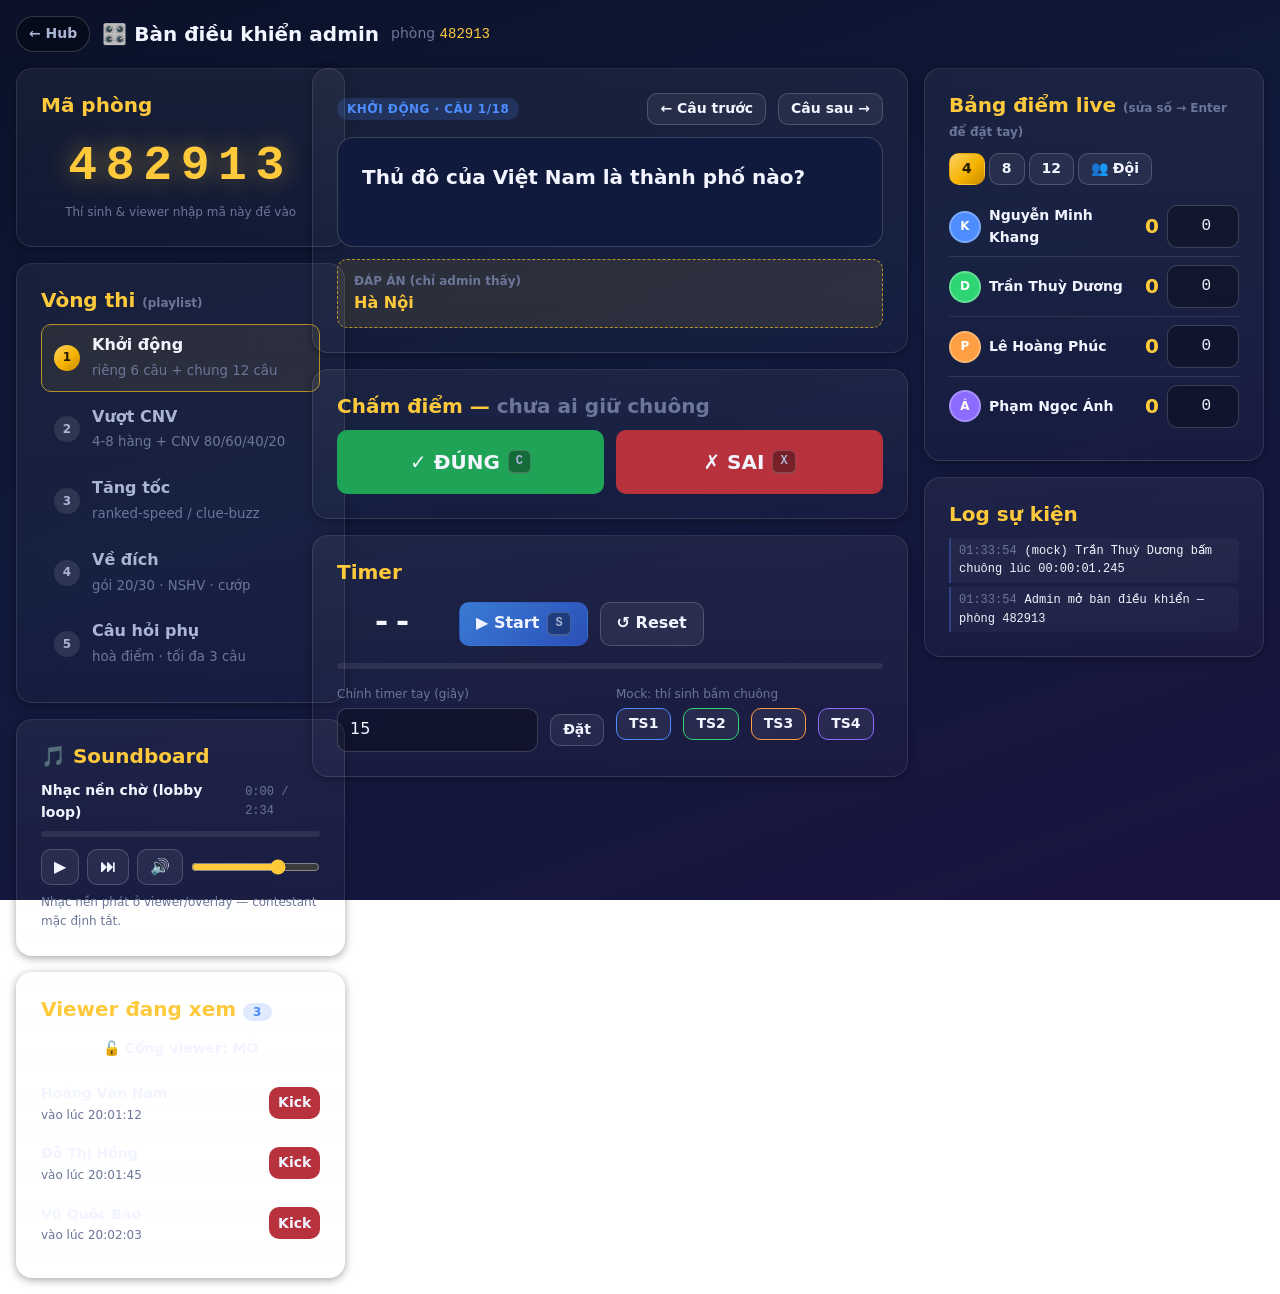
==== commit 081806cb: "feat(demo): viewer panel kick/gate, gated answer ## Summary: Update admin ViewerPanel: replace duyệt" ====
--- a/public/admin.html
+++ b/public/admin.html
@@ -144,8 +144,10 @@
       </p>
     </section>
 
-    <section class="card">
-      <h2 class="card__title">Viewer chờ duyệt <span class="badge badge--orange" id="pendingCount">0</span></h2>
+    <!-- Viewer PUBLIC theo mã phòng (không duyệt — chốt 12/07): admin chỉ đếm / kick / khoá cổng -->
+    <section class="card">
+      <h2 class="card__title">Viewer đang xem <span class="badge badge--blue" id="viewerCount">0</span></h2>
+      <button class="btn btn--sm" id="gateBtn" style="width:100%;margin-bottom:var(--sp-2)">🔓 Cổng viewer: MỞ</button>
       <div id="viewerList"></div>
     </section>
   </div>
@@ -273,41 +275,38 @@
   $("btnPrev").addEventListener("click", function () { qIndex--; renderQuestion(); });
   $("btnNext").addEventListener("click", function () { qIndex++; renderQuestion(); });
 
-  /* ---------- Duyệt viewer ---------- */
-  var pending = M.pendingViewers.slice();
+  /* ---------- ViewerPanel: viewer public theo mã phòng — đếm / kick / khoá cổng ---------- */
+  var viewers = M.pendingViewers.slice(); // mock: dùng lại danh sách cũ làm "đang xem"
+  var gateOpen = true;
+  $("gateBtn").addEventListener("click", function () {
+    gateOpen = !gateOpen;
+    this.textContent = gateOpen ? "🔓 Cổng viewer: MỞ" : "🔒 Cổng viewer: KHOÁ (chặn join mới)";
+    this.classList.toggle("btn--danger", !gateOpen);
+    UI.toast(gateOpen ? "Đã mở cổng viewer" : "Đã khoá cổng — viewer mới không vào được", "success");
+    E.log(gateOpen ? "Mở cổng viewer" : "Khoá cổng viewer");
+  });
   function renderViewers() {
     var w = $("viewerList"); w.innerHTML = "";
-    $("pendingCount").textContent = pending.length;
-    if (!pending.length) { w.innerHTML = '<p class="text-dim" style="font-size:var(--fs-sm)">Không có yêu cầu chờ.</p>'; return; }
-    pending.forEach(function (v) {
+    $("viewerCount").textContent = viewers.length;
+    if (!viewers.length) { w.innerHTML = '<p class="text-dim" style="font-size:var(--fs-sm)">Chưa có viewer.</p>'; return; }
+    viewers.forEach(function (v) {
       var el = document.createElement("div");
       el.className = "viewer-item";
       el.innerHTML = '<div class="grow"><strong style="font-size:var(--fs-sm)">' + v.name + "</strong>" +
-        '<div class="text-dim" style="font-size:var(--fs-xs)">yêu cầu lúc ' + v.requestedAt + "</div></div>";
-      var ok = document.createElement("button");
-      ok.className = "btn btn--success btn--sm"; ok.textContent = "✓";
-      ok.title = "Duyệt";
-      var no = document.createElement("button");
-      no.className = "btn btn--danger btn--sm"; no.textContent = "✗";
-      no.title = "Từ chối";
-      ok.addEventListener("click", function () { remove(v, true, ok, no); });
-      no.addEventListener("click", function () { remove(v, false, no, ok); });
-      el.appendChild(ok); el.appendChild(no);
+        '<div class="text-dim" style="font-size:var(--fs-xs)">vào lúc ' + v.requestedAt + "</div></div>";
+      var kick = document.createElement("button");
+      kick.className = "btn btn--danger btn--sm"; kick.textContent = "Kick";
+      kick.addEventListener("click", function () {
+        UI.mockAsync({ btn: kick, loading: "Đang kick " + v.name + "…", success: "Đã kick " + v.name })
+          .then(function () {
+            viewers = viewers.filter(function (x) { return x !== v; });
+            E.log("Kick viewer: " + v.name);
+            renderViewers();
+          });
+      });
+      el.appendChild(kick);
       w.appendChild(el);
     });
-    /* Duyệt/từ chối: loading 300-600ms → toast, khoá cả 2 nút chống double */
-    function remove(v, approved, btn, other) {
-      other.disabled = true;
-      UI.mockAsync({
-        btn: btn,
-        loading: (approved ? "Đang duyệt " : "Đang từ chối ") + v.name + "…",
-        success: (approved ? "Đã duyệt " : "Đã từ chối ") + v.name
-      }).then(function () {
-        pending = pending.filter(function (x) { return x !== v; });
-        E.log((approved ? "Duyệt" : "Từ chối") + " viewer: " + v.name);
-        renderViewers();
-      });
-    }
   }
 
   /* ---------- Chấm điểm ---------- */
--- a/public/assets/base.css
+++ b/public/assets/base.css
@@ -183,8 +183,9 @@
   animation: spin .7s linear infinite;
 }
 @keyframes spin { to { transform: rotate(360deg); } }
-/* Nút đang chờ phản hồi: khoá double-submit */
-.btn.is-loading { pointer-events: none; opacity: .75; }
+/* Nút đang chờ phản hồi: CHỈ báo trạng thái, không khoá — gửi lại được,
+   server nhận bản cuối cùng (rule chống double-submit đã bỏ) */
+.btn.is-loading { opacity: .85; }
 
 /* ---------- Nút Back dùng chung (top-left mọi trang) ---------- */
 .nav-back {
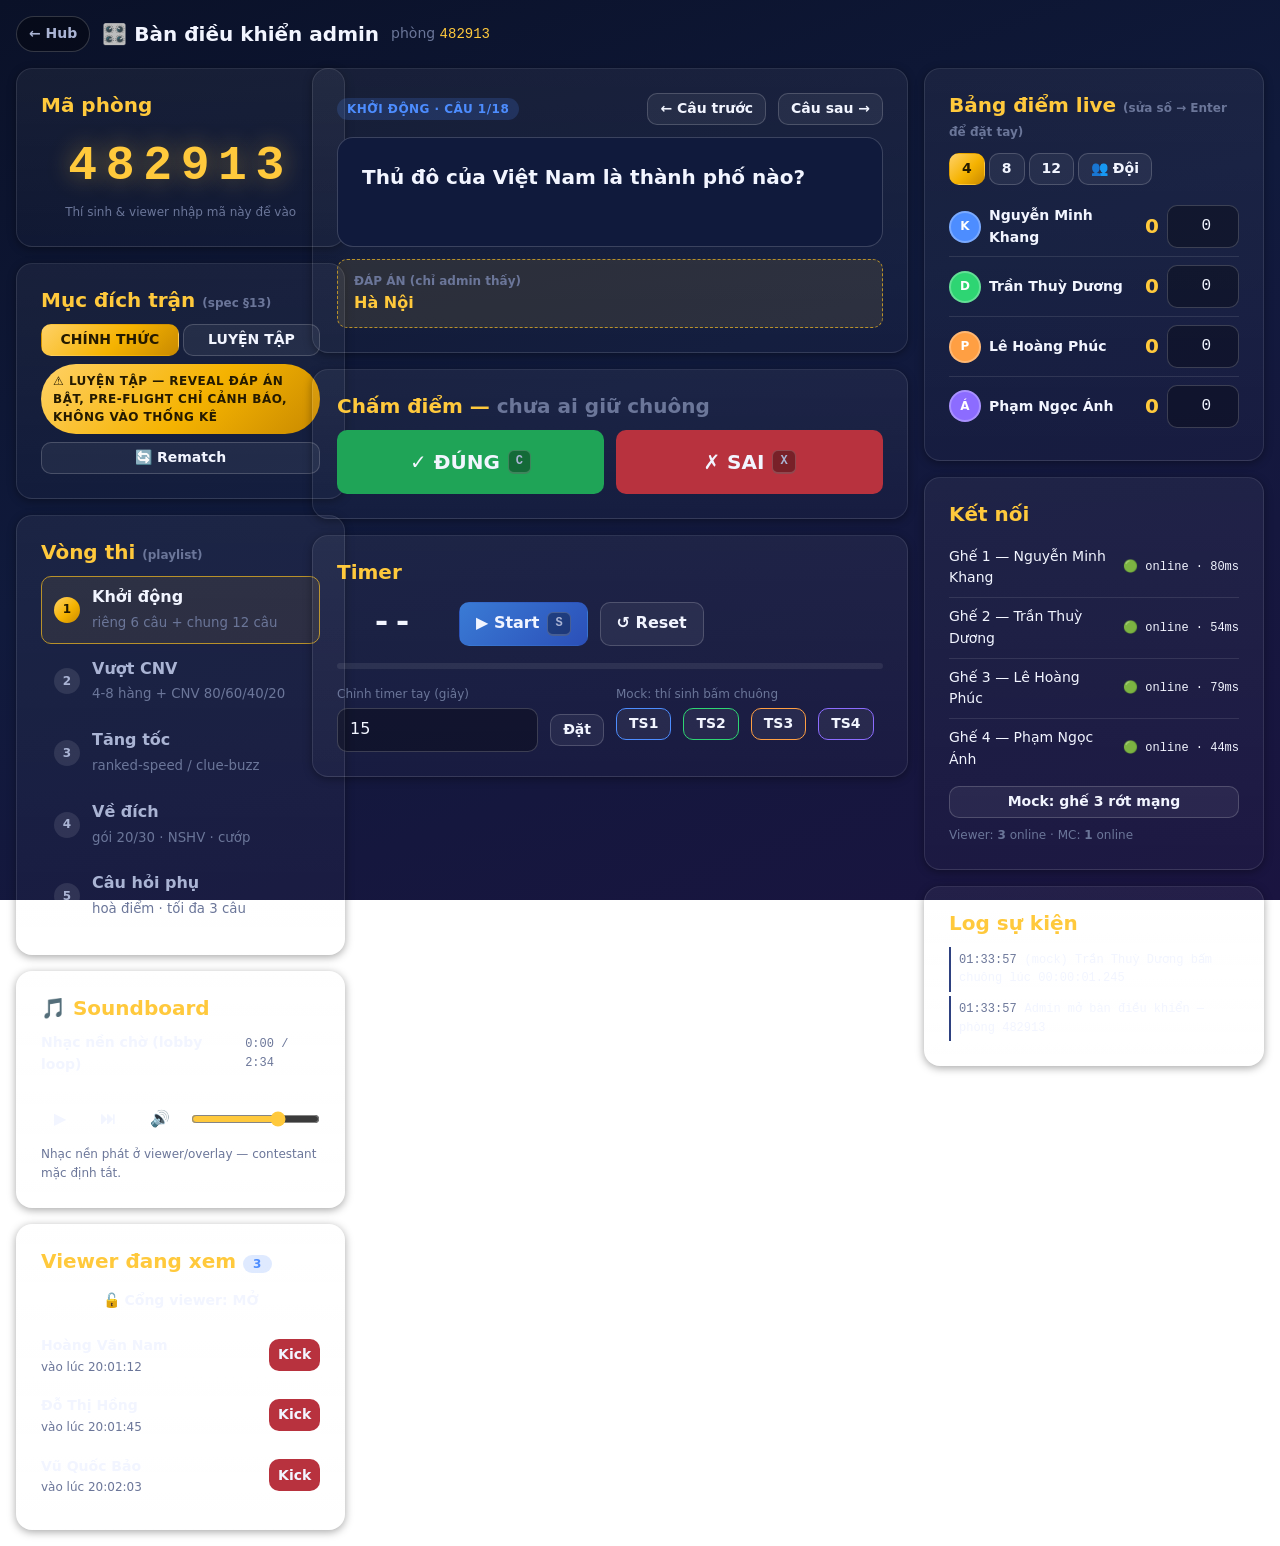
==== commit 42f741c9: "feat(demo): purpose toggle, monitor, reveal ## Summary: Add dual-purpose toggle (CHÍNH THỨC/LUYỆN TẬ" ====
--- a/public/admin.html
+++ b/public/admin.html
@@ -101,6 +101,25 @@
   .team-block .score-row { padding: 2px 0; font-size: var(--fs-xs); }
   .team-block .score-row input { width: 60px; min-height: 28px; }
   .seat-switch .btn.is-on { background: var(--grad-gold); color: var(--text-on-gold); border-color: transparent; }
+
+  /* ---------- matchPurpose (spec v2 §13) ---------- */
+  .purpose-switch .btn { flex: 1; }
+  .practice-badge {
+    display: block; white-space: normal; line-height: 1.5;
+    margin-top: var(--sp-2); padding: var(--sp-2) var(--sp-3);
+  }
+
+  /* ---------- ConnectionMonitor ---------- */
+  .conn-row { display: flex; align-items: center; gap: var(--sp-2); padding: var(--sp-2) 0; border-bottom: var(--border-1); font-size: var(--fs-sm); }
+  .conn-row:last-child { border-bottom: none; }
+  .conn-row.is-off { color: var(--text-3); }
+  .conn-row__status { margin-left: auto; font-family: var(--font-mono); font-size: var(--fs-xs); white-space: nowrap; }
+  .conn-alert {
+    margin-top: var(--sp-2); padding: var(--sp-2) var(--sp-3);
+    background: rgba(255,71,87,.15); border: 1px solid var(--red-dim);
+    border-radius: var(--r-md); color: var(--red); font-weight: 700; font-size: var(--fs-sm);
+    animation: pulse-danger 1s ease-in-out infinite;
+  }
 </style>
 </head>
 <body>
@@ -118,6 +137,17 @@
       <h2 class="card__title">Mã phòng</h2>
       <div class="room-code" id="roomCode">------</div>
       <p class="text-dim" style="text-align:center;font-size:var(--fs-xs)">Thí sinh &amp; viewer nhập mã này để vào</p>
+    </section>
+
+    <!-- matchPurpose (spec v2 §13): official | practice — chọn lúc tạo match, immutable sau start -->
+    <section class="card">
+      <h2 class="card__title">Mục đích trận <span class="text-dim" style="font-size:var(--fs-xs)">(spec §13)</span></h2>
+      <div class="row purpose-switch seat-switch" id="purposeSwitch" style="gap:var(--sp-1)">
+        <button class="btn btn--sm is-on" data-purpose="official">CHÍNH THỨC</button>
+        <button class="btn btn--sm" data-purpose="practice">LUYỆN TẬP</button>
+      </div>
+      <div class="badge badge--gold practice-badge" id="practiceBadge" hidden>⚠ LUYỆN TẬP — reveal đáp án BẬT, pre-flight chỉ cảnh báo, không vào thống kê</div>
+      <button class="btn btn--sm" id="btnRematch" hidden style="width:100%;margin-top:var(--sp-2)">🔄 Rematch</button>
     </section>
 
     <section class="card">
@@ -213,6 +243,15 @@
         <button class="btn btn--sm" id="btnTeamMode" title="12 người → 4 đội × 3">👥 Đội</button>
       </div>
       <div class="score-grid" id="scoreRows"></div>
+    </section>
+
+    <!-- ConnectionMonitor: trạng thái kết nối 4 ghế + đếm viewer/MC (không danh sách) -->
+    <section class="card">
+      <h2 class="card__title">Kết nối</h2>
+      <div id="connList"></div>
+      <div class="conn-alert" id="connAlert" hidden>⚠ Thí sinh ghế 3 mất kết nối!</div>
+      <button class="btn btn--sm" id="btnMockDrop" style="width:100%;margin-top:var(--sp-2)">Mock: ghế 3 rớt mạng</button>
+      <p class="text-dim" style="font-size:var(--fs-xs);margin-top:var(--sp-2)">Viewer: <strong>3</strong> online · MC: <strong>1</strong> online</p>
     </section>
 
     <section class="card">
@@ -563,6 +602,65 @@
     else if (e.key === "ArrowRight") { qIndex++; renderQuestion(); }
   });
 
+  /* ---------- matchPurpose toggle (spec v2 §13): official | practice ---------- */
+  window.DEMO_PRACTICE = false;
+  function setPurpose(practice) {
+    window.DEMO_PRACTICE = practice;
+    document.querySelectorAll("#purposeSwitch [data-purpose]").forEach(function (b) {
+      b.classList.toggle("is-on", (b.dataset.purpose === "practice") === practice);
+    });
+    $("practiceBadge").hidden = !practice;
+    $("btnRematch").hidden = !practice;
+    /* Engine pub/sub: các màn khác nghe purpose:change để bật reveal đáp án */
+    E.emit("purpose:change", { practice: practice });
+    E.log("Mục đích trận: " + (practice ? "LUYỆN TẬP" : "CHÍNH THỨC"));
+    UI.toast(practice ? "Chuyển sang LUYỆN TẬP — reveal đáp án BẬT" : "Chuyển sang CHÍNH THỨC", "success");
+  }
+  document.querySelectorAll("#purposeSwitch [data-purpose]").forEach(function (b) {
+    b.addEventListener("click", function () {
+      var p = b.dataset.purpose === "practice";
+      if (p !== window.DEMO_PRACTICE) setPurpose(p);
+    });
+  });
+  /* Rematch (chỉ practice): giữ nguyên ghế + mã phòng, về lobby rút gọn */
+  $("btnRematch").addEventListener("click", function () {
+    UI.mockAsync({ btn: this, loading: "Đang tạo rematch…", success: "Rematch — giữ nguyên ghế + mã phòng, về lobby" })
+      .then(function () { E.log("Rematch (practice) — giữ ghế + mã phòng, về lobby"); });
+  });
+
+  /* ---------- ConnectionMonitor: 4 ghế + ping mock, refresh 3s ---------- */
+  var connSeats = M.contestants.map(function (c, i) {
+    return { c: c, seat: i + 1, online: true, ping: 0 };
+  });
+  function rollPing() {
+    connSeats.forEach(function (s) { if (s.online) s.ping = 15 + Math.floor(Math.random() * 66); }); // 15-80ms
+  }
+  function renderConn() {
+    var w = $("connList"); w.innerHTML = "";
+    connSeats.forEach(function (s) {
+      var el = document.createElement("div");
+      el.className = "conn-row" + (s.online ? "" : " is-off");
+      var nm = document.createElement("span");
+      nm.textContent = "Ghế " + s.seat + " — " + s.c.name;
+      var st = document.createElement("span");
+      st.className = "conn-row__status";
+      st.textContent = s.online ? "🟢 online · " + s.ping + "ms" : "🔴 offline";
+      el.appendChild(nm); el.appendChild(st);
+      w.appendChild(el);
+    });
+  }
+  setInterval(function () { rollPing(); renderConn(); }, 3000);
+  $("btnMockDrop").addEventListener("click", function () {
+    var s = connSeats[2]; // ghế 3
+    s.online = !s.online;
+    $("connAlert").hidden = s.online;
+    this.textContent = s.online ? "Mock: ghế 3 rớt mạng" : "Mock: ghế 3 kết nối lại";
+    this.classList.toggle("btn--danger", !s.online);
+    renderConn();
+    UI.toast(s.online ? "Ghế 3 đã kết nối lại" : "⚠ Thí sinh ghế 3 mất kết nối!", s.online ? "success" : "error");
+    E.log("Ghế 3 (" + s.c.name + ") " + (s.online ? "kết nối lại" : "mất kết nối"));
+  });
+
   /* ---------- Deep-link: ?round=khoidong|vcnv|tangtoc|vedich|cauphu ---------- */
   var ROUND_TYPE = { khoidong: "KHOI_DONG", vcnv: "VCNV", tangtoc: "TANG_TOC", vedich: "VE_DICH", cauphu: "TIE_BREAK" };
   var rq = ROUND_TYPE[UI.param("round")];
@@ -574,6 +672,7 @@
   /* Init */
   renderStepper(); renderQuestion(); renderViewers();
   renderScores(); refreshSeatSwitch(); renderSnd();
+  rollPing(); renderConn();
   E.log("Admin mở bàn điều khiển — phòng " + M.roomCode);
   /* Mock log chuông có sẵn cho sinh động */
   E.log("(mock) " + M.contestants[1].name + " bấm chuông lúc 00:00:01.245");
